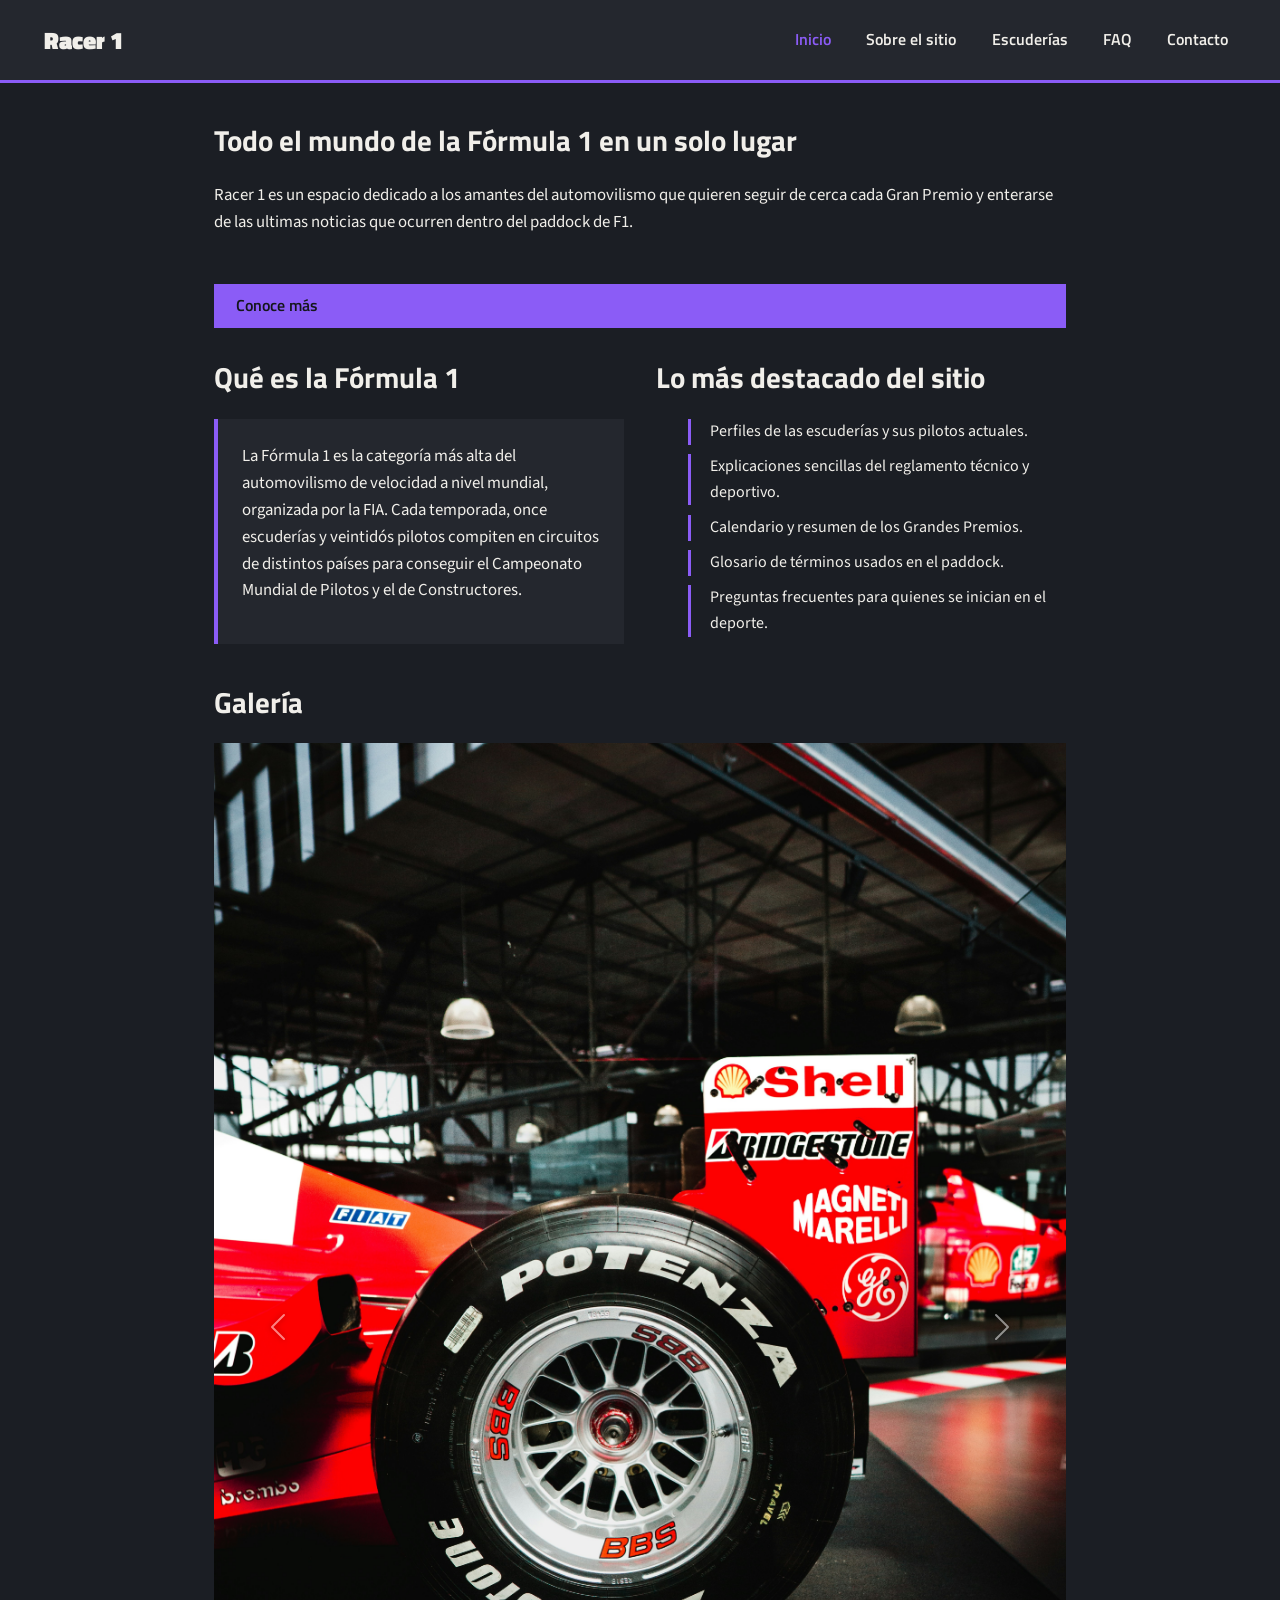
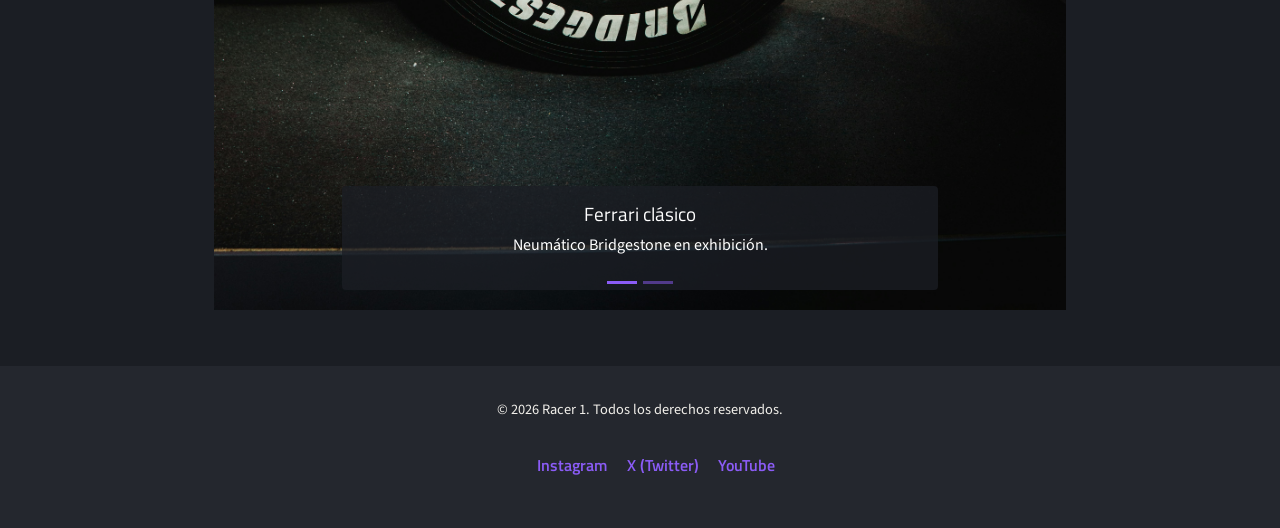
==== index.html @ 6491c097 "Proyecto" ====
<!DOCTYPE html>
<html lang="es">
<head>
    <meta charset="UTF-8">
    <meta name="viewport" content="width=device-width, initial-scale=1.0">
    <title>Racer 1 | Inicio</title>
    <meta name="description" content="Sitio informativo sobre el mundo de la Fórmula 1: escuderías, pilotos, calendario y curiosidades.">
    <link rel="icon" type="image/png" href="Assets/Miniatura coche.png">
    <link rel="preconnect" href="https://fonts.googleapis.com">
    <link rel="preconnect" href="https://fonts.gstatic.com" crossorigin>
    <link href="https://fonts.googleapis.com/css2?family=Titillium+Web:wght@400;600;700;900&family=Source+Sans+3:wght@400;500;600&display=swap" rel="stylesheet">
    <link href="https://cdn.jsdelivr.net/npm/bootstrap@5.3.3/dist/css/bootstrap.min.css" rel="stylesheet">
    <link rel="stylesheet" href="Estilos/estilos.css">
</head>
<body>

    <header>
        <nav class="navbar navbar-expand-lg navbar-dark encabezado">
            <div class="container-fluid">
                <a class="navbar-brand marca" href="index.html">Racer 1</a>
                <button class="navbar-toggler" type="button" data-bs-toggle="collapse" data-bs-target="#navbarRacer1" aria-controls="navbarRacer1" aria-expanded="false" aria-label="Alternar navegación">
                    <span class="navbar-toggler-icon"></span>
                </button>
                <div class="collapse navbar-collapse" id="navbarRacer1">
                    <ul class="navbar-nav ms-auto mb-2 mb-lg-0 menu">
                        <li class="nav-item"><a class="nav-link enlace-menu active" aria-current="page" href="index.html">Inicio</a></li>
                        <li class="nav-item"><a class="nav-link enlace-menu" href="Pages/sobre.html">Sobre el sitio</a></li>
                        <li class="nav-item"><a class="nav-link enlace-menu" href="Pages/escuderias.html">Escuderías</a></li>
                        <li class="nav-item"><a class="nav-link enlace-menu" href="Pages/faq.html">FAQ</a></li>
                        <li class="nav-item"><a class="nav-link enlace-menu" href="Pages/contacto.html">Contacto</a></li>
                    </ul>
                </div>
            </div>
        </nav>
    </header>

    <main class="contenido layout-grid">

        <section class="seccion area-hero">
            <h1 class="titulo-seccion">Todo el mundo de la Fórmula 1 en un solo lugar</h1>
            <p class="texto">Racer 1 es un espacio dedicado a los amantes del automovilismo que quieren seguir de cerca cada Gran Premio
                 y enterarse de las ultimas noticias que ocurren dentro del paddock de F1.</p>
            <a href="Pages/sobre.html" class="btn-boton">Conoce más</a>
        </section>

        <section class="seccion area-info">
            <h2 class="titulo-seccion">Qué es la Fórmula 1</h2>
            <article class="tarjeta" tabindex="0">
                <p class="texto">La Fórmula 1 es la categoría más alta del automovilismo de velocidad a nivel mundial, organizada por la FIA.
                    Cada temporada, once escuderías y veintidós pilotos compiten en circuitos
                    de distintos países para conseguir el Campeonato Mundial de Pilotos y el de Constructores.</p>
            </article>
        </section>

        <section class="seccion area-destacados">
            <h2 class="titulo-seccion">Lo más destacado del sitio</h2>
            <ul class="lista-destacados">
                <li class="item-destacado">Perfiles de las escuderías y sus pilotos actuales.</li>
                <li class="item-destacado">Explicaciones sencillas del reglamento técnico y deportivo.</li>
                <li class="item-destacado">Calendario y resumen de los Grandes Premios.</li>
                <li class="item-destacado">Glosario de términos usados en el paddock.</li>
                <li class="item-destacado">Preguntas frecuentes para quienes se inician en el deporte.</li>
            </ul>
        </section>

        <section class="seccion area-galeria">
            <h2 class="titulo-seccion">Galería</h2>

            <div id="carouselRacer1" class="carousel slide" data-bs-ride="carousel">
                <div class="carousel-indicators">
                    <button type="button" data-bs-target="#carouselRacer1" data-bs-slide-to="0" class="active" aria-current="true" aria-label="Diapositiva 1"></button>
                    <button type="button" data-bs-target="#carouselRacer1" data-bs-slide-to="1" aria-label="Diapositiva 2"></button>
                </div>
                <div class="carousel-inner">
                    <div class="carousel-item active">
                        <img src="Assets/Ferrari.jpg" class="d-block w-100" alt="Neumático Bridgestone de Ferrari clásico">
                        <div class="carousel-caption d-none d-md-block">
                            <h3>Ferrari clásico</h3>
                            <p>Neumático Bridgestone en exhibición.</p>
                        </div>
                    </div>
                    <div class="carousel-item">
                        <img src="Assets/Max RB.jpg" class="d-block w-100" alt="Monoplaza Red Bull en pista">
                        <div class="carousel-caption d-none d-md-block">
                            <h3>Red Bull en pista</h3>
                            <p>El monoplaza en plena acción.</p>
                        </div>
                    </div>
                </div>
                <button class="carousel-control-prev" type="button" data-bs-target="#carouselRacer1" data-bs-slide="prev">
                    <span class="carousel-control-prev-icon" aria-hidden="true"></span>
                    <span class="visually-hidden">Anterior</span>
                </button>
                <button class="carousel-control-next" type="button" data-bs-target="#carouselRacer1" data-bs-slide="next">
                    <span class="carousel-control-next-icon" aria-hidden="true"></span>
                    <span class="visually-hidden">Siguiente</span>
                </button>
            </div>
        </section>

    </main>

    <footer class="pie-pagina">
        <p class="copyright">&copy; 2026 Racer 1. Todos los derechos reservados.</p>
        <nav>
            <ul class="redes">
                <li><a class="enlace-red" href="https://www.instagram.com" target="_blank" rel="noopener">Instagram</a></li>
                <li><a class="enlace-red" href="https://www.twitter.com" target="_blank" rel="noopener">X (Twitter)</a></li>
                <li><a class="enlace-red" href="https://www.youtube.com" target="_blank" rel="noopener">YouTube</a></li>
            </ul>
        </nav>
    </footer>

    <script src="https://cdn.jsdelivr.net/npm/bootstrap@5.3.3/dist/js/bootstrap.bundle.min.js"></script>
</body>
</html>
---- Estilos/estilos.css ----
/* ==========================================================================
   RACER 1 — Hoja de estilos
   Colores: fondo oscuro (primario), texto claro (secundario), morado (acento)
   ========================================================================== */

/* ===== Reset global (SIEMPRE al inicio) ===== */
* {
    margin: 0;
    padding: 0;
    box-sizing: border-box;
}

/* ===== Variables de color y tipografía ===== */
:root {
    --color-primario: #1B1E24;
    --color-superficie: #24272E;
    --color-secundario: #F1EFEA;
    --color-texto-suave: #ABAEB8;
    --color-borde: #383B44;
    --color-acento: #8B5CF6;
    --color-acento-claro: #A377FF;  

    --fuente-titulos: 'Titillium Web', sans-serif;
    --fuente-texto: 'Source Sans 3', sans-serif;
}

/* ===== Estilos generales del cuerpo ===== */
body {
    background-color: var(--color-primario);
    color: var(--color-secundario);
    font-family: var(--fuente-texto);
    line-height: 1.6;
}

a {
    color: var(--color-acento);
    text-decoration: none;
}

a:hover {
    text-decoration: underline;
}

/* ===== Encabezado / Navbar ===== */
.encabezado {
    display: flex;
    flex-wrap: wrap;
    align-items: center;
    justify-content: space-between;
    gap: 1rem;
    padding: 1.5rem 2rem;
    background-color: var(--color-superficie);
    border-bottom: 3px solid var(--color-acento);
}

.marca {
    font-family: var(--fuente-titulos);
    font-weight: 900;
    font-size: 1.5rem;
}

.menu {
    display: flex;
    align-items: center;
    flex-wrap: wrap;
    gap: 1.2rem;
    list-style: none;
}

.enlace-menu {
    font-family: var(--fuente-titulos);
    font-weight: 600;
    color: var(--color-secundario);
}

.enlace-menu:hover {
    color: var(--color-acento);
}

/* ===== Contenido principal ===== */
.contenido {
    display: flex;
    flex-direction: column;
    gap: 2.5rem;
    max-width: 900px;
    margin: 0 auto;
    padding: 2.5rem 1.5rem;
}

/* ===== Layout Grid (index.html y escuderias.html) ===== */
.layout-grid {
    display: grid;
    grid-template-columns: 1fr;
    grid-template-areas:
        "hero"
        "info"
        "destacados"
        "galeria";
    gap: 2rem;
}

.area-hero        { grid-area: hero; }
.area-info        { grid-area: info; }
.area-destacados  { grid-area: destacados; }
.area-galeria     { grid-area: galeria; }

/* Escritorio: 2 columnas fluidas con fr, no px fijos */
@media (min-width: 1024px) {
    .layout-grid {
        grid-template-columns: 1fr 1fr;
        grid-template-areas:
            "hero       hero"
            "info       destacados"
            "galeria    galeria";
    }
}

/* Dentro del grid, las secciones ya no necesitan el divisor de antes */
.layout-grid .seccion {
    padding-top: 0;
    border-top: none;
}

.seccion {
    display: flex;
    flex-direction: column;
    gap: 1rem;
    padding-top: 1.5rem;
    border-top: 1px solid var(--color-borde);
}

.seccion:first-of-type {
    padding-top: 0;
    border-top: none;
}

.titulo-seccion {
    font-family: var(--fuente-titulos);
    font-weight: 700;
    font-size: 1.8rem;
}

.texto {
    font-size: 1.05rem;
}

/* ===== Tarjetas (article) ===== */
.tarjeta {
    display: flex;
    flex-direction: column;
    gap: 0.6rem;
    background-color: var(--color-superficie);
    border-left: 4px solid var(--color-acento);
    padding: 1.5rem;
}

.titulo-tarjeta {
    font-family: var(--fuente-titulos);
    font-weight: 600;
    font-size: 1.1rem;
    color: var(--color-acento);
}

/* ===== Fila de tarjetas ===== */
.grid-tarjetas {
    display: flex;
    flex-wrap: wrap;
    gap: 1.2rem;
}

.grid-tarjetas .tarjeta {
    flex: 1 1 240px;
}

/* ===== Lista de destacados ===== */
.lista-destacados {
    display: flex;
    flex-direction: column;
    gap: 0.6rem;
    list-style: none;
}

.item-destacado {
    padding-left: 1.2rem;
    border-left: 3px solid var(--color-acento);
}

/* ===== Galería de imágenes ===== */
.figura-galeria {
    border: 1px solid var(--color-borde);
    background-color: var(--color-superficie);
}

.imagen-galeria {
    width: 100%;
    height: auto;
    display: block;
}

.pie-imagen {
    padding: 1rem 1.25rem;
    font-style: italic;
    font-size: 0.9rem;
    color: var(--color-texto-suave);
}

/* ===== Pie de página ===== */
.pie-pagina {
    display: flex;
    flex-direction: column;
    align-items: center;
    gap: 1rem;
    margin-top: 1rem;
    padding: 2rem;
    background-color: var(--color-superficie);
    text-align: center;
}

.copyright {
    font-size: 0.9rem;
}

.redes {
    display: flex;
    align-items: center;
    justify-content: center;
    flex-wrap: wrap;
    gap: 1.2rem;
    list-style: none;
}

.enlace-red {
    font-family: var(--fuente-titulos);
    font-weight: 600;
}

/* ===== Responsivo ===== */
@media (max-width: 600px) {
    .encabezado {
        flex-direction: column;
        align-items: flex-start;
    }

    .titulo-seccion {
        font-size: 1.4rem;
    }
}

/* ===== Ajustes de Bootstrap ===== */
.navbar.encabezado {
    background-color: var(--color-superficie);
    border-bottom: 3px solid var(--color-acento);
    padding: 1rem 2rem;
}

.navbar.encabezado .navbar-brand.marca {
    font-family: var(--fuente-titulos);
    font-weight: 900;
    font-size: 1.5rem;
    color: var(--color-secundario);
}

.navbar.encabezado .nav-link.enlace-menu {
    color: var(--color-secundario);
    font-family: var(--fuente-titulos);
    font-weight: 600;
    transition: color 0.2s ease;
}

.navbar.encabezado .nav-link.enlace-menu.active,
.navbar.encabezado .nav-link.enlace-menu:hover,
.navbar.encabezado .nav-link.enlace-menu:focus {
    color: var(--color-acento);
}

.navbar.encabezado .nav-link.enlace-menu:active {
    color: var(--color-acento-claro);
}

.navbar-toggler {
    border-color: var(--color-acento);
    transition: box-shadow 0.2s ease;
}

.navbar-toggler:focus {
    box-shadow: 0 0 0 0.2rem #8b5cf680;
}

/* ===== Botón propio (ej. "Conoce más" en el hero) ===== */
.btn-boton {
    display: inline-block;
    background-color: var(--color-acento);
    color: #14161A;
    font-family: var(--fuente-titulos);
    font-weight: 600;
    border: none;
    padding: 0.6rem 1.4rem;
    margin-top: 1rem;
    text-decoration: none;
    transition: background-color 0.2s ease, transform 0.15s ease;
}

.btn-boton:hover,
.btn-boton:focus {
    background-color: var(--color-acento-claro);
    color: #14161A;
}

.btn-boton:active {
    transform: scale(0.97);
}

/* ===== Tarjetas: hover / focus / active ===== */
.tarjeta {
    transition: transform 0.2s ease, border-color 0.2s ease;
    outline: none;
}

.tarjeta:hover,
.tarjeta:focus {
    transform: translateY(-4px);
    border-color: var(--color-acento-claro);
}

.tarjeta:active {
    transform: translateY(-1px);
}

/* ===== Enlaces del footer: hover / focus ===== */
.enlace-red {
    transition: color 0.2s ease;
}

.enlace-red:hover,
.enlace-red:focus {
    color: var(--color-acento);
}

/* ===== Carousel: estilo propio ===== */
.carousel-caption {
    background-color: #1b1e24bf;
    border-radius: 4px;
    padding: 1rem;
}

.carousel-caption h3 {
    font-family: var(--fuente-titulos);
    font-size: 1.2rem;
}

.carousel-indicators [data-bs-target] {
    background-color: var(--color-acento);
}

.carousel-control-prev-icon,
.carousel-control-next-icon {
    filter: drop-shadow(0 0 3px #00000099);
}
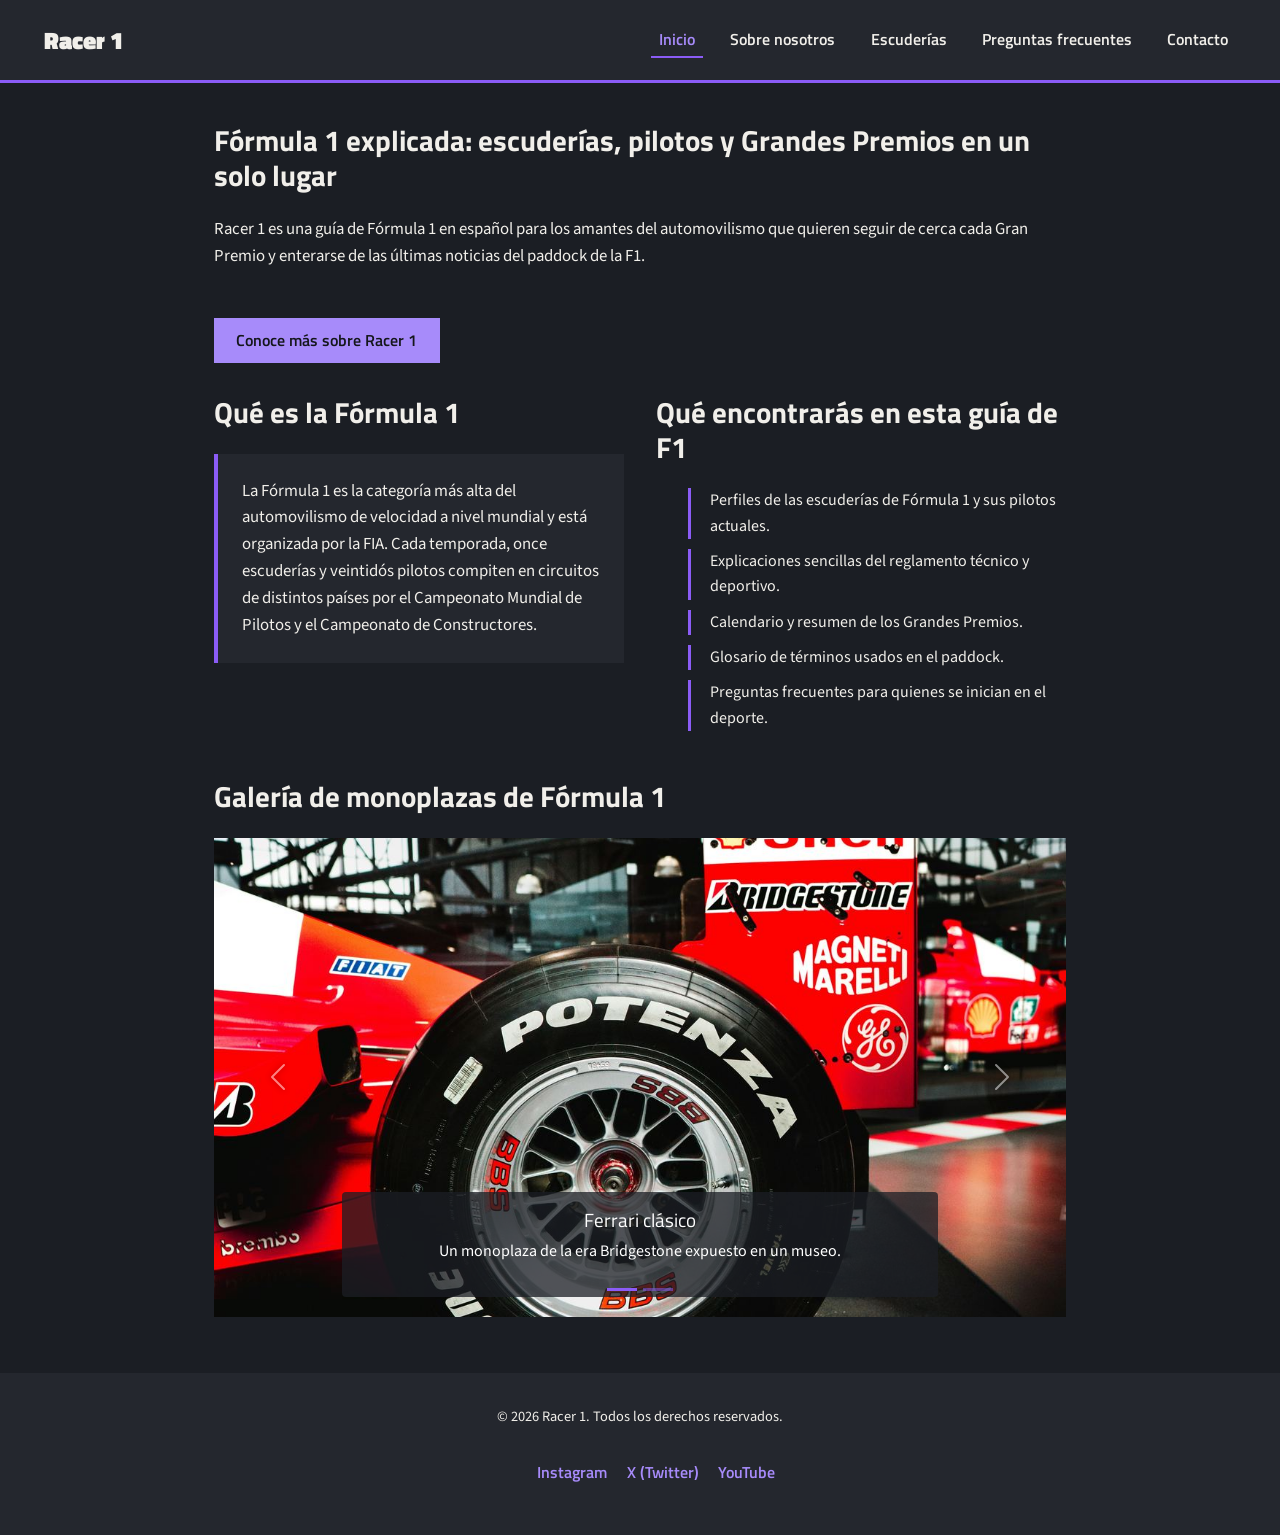
==== commit 206a46d4: "Update4" ====
--- a/index.html
+++ b/index.html
@@ -3,30 +3,33 @@
 <head>
     <meta charset="UTF-8">
     <meta name="viewport" content="width=device-width, initial-scale=1.0">
-    <title>Racer 1 | Inicio</title>
-    <meta name="description" content="Sitio informativo sobre el mundo de la Fórmula 1: escuderías, pilotos, calendario y curiosidades.">
-    <link rel="icon" type="image/png" href="Assets/Miniatura coche.png">
+    <title>Fórmula 1: escuderías, pilotos y reglamento explicados | Racer 1</title>
+    <meta name="description" content="Racer 1 es tu guía de Fórmula 1 en español: escuderías, pilotos, reglamento y Grandes Premios explicados de forma sencilla para quienes empiezan en la F1.">
+    <link rel="icon" type="image/png" href="Assets/favicon-racer1.png">
     <link rel="preconnect" href="https://fonts.googleapis.com">
     <link rel="preconnect" href="https://fonts.gstatic.com" crossorigin>
     <link href="https://fonts.googleapis.com/css2?family=Titillium+Web:wght@400;600;700;900&family=Source+Sans+3:wght@400;500;600&display=swap" rel="stylesheet">
     <link href="https://cdn.jsdelivr.net/npm/bootstrap@5.3.3/dist/css/bootstrap.min.css" rel="stylesheet">
-    <link rel="stylesheet" href="Estilos/estilos.css">
+    <link href="https://cdn.jsdelivr.net/npm/aos@2.3.4/dist/aos.css" rel="stylesheet">
+    <link rel="stylesheet" href="css/style.css">
 </head>
 <body>
 
+    <a class="saltar-contenido" href="#contenido-principal">Saltar al contenido principal</a>
+
     <header>
-        <nav class="navbar navbar-expand-lg navbar-dark encabezado">
+        <nav class="navbar navbar-expand-lg navbar-dark encabezado" aria-label="Navegación principal">
             <div class="container-fluid">
                 <a class="navbar-brand marca" href="index.html">Racer 1</a>
-                <button class="navbar-toggler" type="button" data-bs-toggle="collapse" data-bs-target="#navbarRacer1" aria-controls="navbarRacer1" aria-expanded="false" aria-label="Alternar navegación">
+                <button class="navbar-toggler" type="button" data-bs-toggle="collapse" data-bs-target="#navbarRacer1" aria-controls="navbarRacer1" aria-expanded="false" aria-label="Abrir o cerrar el menú">
                     <span class="navbar-toggler-icon"></span>
                 </button>
                 <div class="collapse navbar-collapse" id="navbarRacer1">
                     <ul class="navbar-nav ms-auto mb-2 mb-lg-0 menu">
                         <li class="nav-item"><a class="nav-link enlace-menu active" aria-current="page" href="index.html">Inicio</a></li>
-                        <li class="nav-item"><a class="nav-link enlace-menu" href="Pages/sobre.html">Sobre el sitio</a></li>
+                        <li class="nav-item"><a class="nav-link enlace-menu" href="Pages/sobre.html">Sobre nosotros</a></li>
                         <li class="nav-item"><a class="nav-link enlace-menu" href="Pages/escuderias.html">Escuderías</a></li>
-                        <li class="nav-item"><a class="nav-link enlace-menu" href="Pages/faq.html">FAQ</a></li>
+                        <li class="nav-item"><a class="nav-link enlace-menu" href="Pages/faq.html">Preguntas frecuentes</a></li>
                         <li class="nav-item"><a class="nav-link enlace-menu" href="Pages/contacto.html">Contacto</a></li>
                     </ul>
                 </div>
@@ -34,28 +37,26 @@
         </nav>
     </header>
 
-    <main class="contenido layout-grid">
+    <main id="contenido-principal" class="contenido layout-grid">
 
         <section class="seccion area-hero">
-            <h1 class="titulo-seccion">Todo el mundo de la Fórmula 1 en un solo lugar</h1>
-            <p class="texto">Racer 1 es un espacio dedicado a los amantes del automovilismo que quieren seguir de cerca cada Gran Premio
-                 y enterarse de las ultimas noticias que ocurren dentro del paddock de F1.</p>
-            <a href="Pages/sobre.html" class="btn-boton">Conoce más</a>
+            <h1 class="titulo-seccion">Fórmula 1 explicada: escuderías, pilotos y Grandes Premios en un solo lugar</h1>
+            <p class="texto">Racer 1 es una guía de Fórmula 1 en español para los amantes del automovilismo que quieren seguir de cerca cada Gran Premio
+                y enterarse de las últimas noticias del paddock de la F1.</p>
+            <a href="Pages/sobre.html" class="btn-boton">Conoce más sobre Racer 1</a>
         </section>
 
-        <section class="seccion area-info">
+        <section class="seccion area-info" data-aos="fade-up">
             <h2 class="titulo-seccion">Qué es la Fórmula 1</h2>
-            <article class="tarjeta" tabindex="0">
-                <p class="texto">La Fórmula 1 es la categoría más alta del automovilismo de velocidad a nivel mundial, organizada por la FIA.
-                    Cada temporada, once escuderías y veintidós pilotos compiten en circuitos
-                    de distintos países para conseguir el Campeonato Mundial de Pilotos y el de Constructores.</p>
-            </article>
+            <p class="texto tarjeta">La Fórmula 1 es la categoría más alta del automovilismo de velocidad a nivel mundial y está organizada por la FIA.
+                Cada temporada, once escuderías y veintidós pilotos compiten en circuitos de distintos países
+                por el Campeonato Mundial de Pilotos y el Campeonato de Constructores.</p>
         </section>
 
-        <section class="seccion area-destacados">
-            <h2 class="titulo-seccion">Lo más destacado del sitio</h2>
+        <section class="seccion area-destacados" data-aos="fade-up" data-aos-delay="100">
+            <h2 class="titulo-seccion">Qué encontrarás en esta guía de F1</h2>
             <ul class="lista-destacados">
-                <li class="item-destacado">Perfiles de las escuderías y sus pilotos actuales.</li>
+                <li class="item-destacado">Perfiles de las escuderías de Fórmula 1 y sus pilotos actuales.</li>
                 <li class="item-destacado">Explicaciones sencillas del reglamento técnico y deportivo.</li>
                 <li class="item-destacado">Calendario y resumen de los Grandes Premios.</li>
                 <li class="item-destacado">Glosario de términos usados en el paddock.</li>
@@ -63,37 +64,39 @@
             </ul>
         </section>
 
-        <section class="seccion area-galeria">
-            <h2 class="titulo-seccion">Galería</h2>
+        <section class="seccion area-galeria" data-aos="fade-up">
+            <h2 class="titulo-seccion">Galería de monoplazas de Fórmula 1</h2>
 
-            <div id="carouselRacer1" class="carousel slide" data-bs-ride="carousel">
+            <div id="carouselRacer1" class="carousel slide" data-bs-ride="carousel" aria-label="Galería de fotos de monoplazas de Fórmula 1">
                 <div class="carousel-indicators">
-                    <button type="button" data-bs-target="#carouselRacer1" data-bs-slide-to="0" class="active" aria-current="true" aria-label="Diapositiva 1"></button>
-                    <button type="button" data-bs-target="#carouselRacer1" data-bs-slide-to="1" aria-label="Diapositiva 2"></button>
+                    <button type="button" data-bs-target="#carouselRacer1" data-bs-slide-to="0" class="active" aria-current="true" aria-label="Foto 1: Ferrari clásico"></button>
+                    <button type="button" data-bs-target="#carouselRacer1" data-bs-slide-to="1" aria-label="Foto 2: Red Bull Racing en pista"></button>
                 </div>
                 <div class="carousel-inner">
                     <div class="carousel-item active">
-                        <img src="Assets/Ferrari.jpg" class="d-block w-100" alt="Neumático Bridgestone de Ferrari clásico">
+                        <img src="Assets/ferrari-f1-clasico-neumatico-bridgestone.jpg" class="d-block w-100" width="1168" height="1600"
+                             alt="Rueda delantera con neumático Bridgestone Potenza de un Ferrari de Fórmula 1 clásico, pintado de rojo, en exhibición">
                         <div class="carousel-caption d-none d-md-block">
                             <h3>Ferrari clásico</h3>
-                            <p>Neumático Bridgestone en exhibición.</p>
+                            <p>Un monoplaza de la era Bridgestone expuesto en un museo.</p>
                         </div>
                     </div>
                     <div class="carousel-item">
-                        <img src="Assets/Max RB.jpg" class="d-block w-100" alt="Monoplaza Red Bull en pista">
+                        <img src="Assets/red-bull-racing-monoplaza-en-pista.jpg" class="d-block w-100" width="1600" height="1067" loading="lazy"
+                             alt="Monoplaza azul marino de Red Bull Racing rodando por la pista durante un Gran Premio">
                         <div class="carousel-caption d-none d-md-block">
-                            <h3>Red Bull en pista</h3>
-                            <p>El monoplaza en plena acción.</p>
+                            <h3>Red Bull Racing en pista</h3>
+                            <p>El monoplaza en plena acción durante la carrera.</p>
                         </div>
                     </div>
                 </div>
                 <button class="carousel-control-prev" type="button" data-bs-target="#carouselRacer1" data-bs-slide="prev">
                     <span class="carousel-control-prev-icon" aria-hidden="true"></span>
-                    <span class="visually-hidden">Anterior</span>
+                    <span class="visually-hidden">Foto anterior</span>
                 </button>
                 <button class="carousel-control-next" type="button" data-bs-target="#carouselRacer1" data-bs-slide="next">
                     <span class="carousel-control-next-icon" aria-hidden="true"></span>
-                    <span class="visually-hidden">Siguiente</span>
+                    <span class="visually-hidden">Foto siguiente</span>
                 </button>
             </div>
         </section>
@@ -102,16 +105,24 @@
 
     <footer class="pie-pagina">
         <p class="copyright">&copy; 2026 Racer 1. Todos los derechos reservados.</p>
-        <nav>
+        <nav aria-label="Redes sociales">
             <ul class="redes">
-                <li><a class="enlace-red" href="https://www.instagram.com" target="_blank" rel="noopener">Instagram</a></li>
-                <li><a class="enlace-red" href="https://www.twitter.com" target="_blank" rel="noopener">X (Twitter)</a></li>
-                <li><a class="enlace-red" href="https://www.youtube.com" target="_blank" rel="noopener">YouTube</a></li>
+                <li><a class="enlace-red" href="https://www.instagram.com" target="_blank" rel="noopener noreferrer">Instagram<span class="visually-hidden"> (se abre en una pestaña nueva)</span></a></li>
+                <li><a class="enlace-red" href="https://www.x.com" target="_blank" rel="noopener noreferrer">X (Twitter)<span class="visually-hidden"> (se abre en una pestaña nueva)</span></a></li>
+                <li><a class="enlace-red" href="https://www.youtube.com" target="_blank" rel="noopener noreferrer">YouTube<span class="visually-hidden"> (se abre en una pestaña nueva)</span></a></li>
             </ul>
         </nav>
     </footer>
 
     <script src="https://cdn.jsdelivr.net/npm/bootstrap@5.3.3/dist/js/bootstrap.bundle.min.js"></script>
+    <script src="https://cdn.jsdelivr.net/npm/aos@2.3.4/dist/aos.js"></script>
+    <script>
+        AOS.init({
+            duration: 700,
+            once: true,
+            disable: () => window.matchMedia("(prefers-reduced-motion: reduce)").matches
+        });
+    </script>
 </body>
 </html>
 
--- a/css/style.css
+++ b/css/style.css
@@ -0,0 +1,420 @@
+* {
+  margin: 0;
+  padding: 0;
+  box-sizing: border-box;
+}
+
+body {
+  background-color: #1B1E24;
+  color: #F1EFEA;
+  font-family: "Source Sans 3", sans-serif;
+  line-height: 1.6;
+}
+
+a {
+  color: #A78BFA;
+  text-decoration: none;
+}
+a:hover {
+  color: #C4B5FD;
+  text-decoration: underline;
+}
+
+.texto a {
+  text-decoration: underline;
+}
+
+:focus-visible {
+  outline: 3px solid #A78BFA;
+  outline-offset: 2px;
+}
+
+.saltar-contenido {
+  position: absolute;
+  top: 0;
+  left: 0;
+  z-index: 1100;
+  padding: 0.6rem 1rem;
+  background-color: #A78BFA;
+  color: #14161A;
+  font-weight: 600;
+  transform: translateY(-120%);
+}
+.saltar-contenido:focus {
+  transform: none;
+  color: #14161A;
+}
+
+address {
+  font-style: normal;
+  margin-bottom: 0;
+}
+
+.lista-destacados, .pie-pagina .redes, .menu {
+  display: flex;
+  list-style: none;
+}
+
+.titulo-seccion {
+  font-family: "Titillium Web", sans-serif;
+  font-weight: 700;
+  font-size: 1.4rem;
+}
+@media (min-width: 768px) {
+  .titulo-seccion {
+    font-size: 1.6rem;
+  }
+}
+@media (min-width: 1024px) {
+  .titulo-seccion {
+    font-size: 1.8rem;
+  }
+}
+
+.texto {
+  font-size: 1rem;
+}
+@media (min-width: 768px) {
+  .texto {
+    font-size: 1.05rem;
+  }
+}
+
+.titulo-tarjeta {
+  font-family: "Titillium Web", sans-serif;
+  font-weight: 600;
+  font-size: 1.1rem;
+  color: #A78BFA;
+}
+
+.navbar-brand.marca {
+  font-family: "Titillium Web", sans-serif;
+  font-weight: 900;
+  font-size: 1.3rem;
+  color: #F1EFEA;
+}
+@media (min-width: 768px) {
+  .navbar-brand.marca {
+    font-size: 1.5rem;
+  }
+}
+
+.navbar.encabezado {
+  display: flex;
+  flex-direction: row;
+  justify-content: space-between;
+  align-items: center;
+  gap: 1rem;
+  flex-wrap: wrap;
+  padding: 0.6rem 1rem;
+  background-color: #24272E;
+  border-bottom: 3px solid #8B5CF6;
+}
+@media (min-width: 768px) {
+  .navbar.encabezado {
+    padding: 1rem 1.5rem;
+  }
+}
+@media (min-width: 1024px) {
+  .navbar.encabezado {
+    padding: 1rem 2rem;
+  }
+}
+.navbar.encabezado .nav-link.enlace-menu {
+  position: relative;
+  color: #F1EFEA;
+  font-family: "Titillium Web", sans-serif;
+  font-weight: 600;
+  transition: color 0.2s ease;
+}
+.navbar.encabezado .nav-link.enlace-menu::after {
+  content: "";
+  position: absolute;
+  left: 0;
+  right: 0;
+  bottom: 0.2rem;
+  height: 2px;
+  background-color: #8B5CF6;
+  transform: scaleX(0);
+  transform-origin: left;
+  transition: transform 0.25s ease;
+}
+.navbar.encabezado .nav-link.enlace-menu.active {
+  color: #A78BFA;
+}
+.navbar.encabezado .nav-link.enlace-menu:hover, .navbar.encabezado .nav-link.enlace-menu:focus {
+  color: #A78BFA;
+}
+.navbar.encabezado .nav-link.enlace-menu:active {
+  color: #C4B5FD;
+}
+.navbar.encabezado .nav-link.enlace-menu.active::after, .navbar.encabezado .nav-link.enlace-menu:hover::after, .navbar.encabezado .nav-link.enlace-menu:focus::after {
+  transform: scaleX(1);
+}
+
+.menu {
+  align-items: center;
+  flex-wrap: wrap;
+  gap: 1.2rem;
+}
+
+.navbar-toggler {
+  border-color: #8B5CF6;
+  transition: box-shadow 0.2s ease;
+}
+.navbar-toggler:focus {
+  box-shadow: 0 0 0 0.2rem rgba(139, 92, 246, 0.5);
+}
+
+.pie-pagina {
+  display: flex;
+  flex-direction: column;
+  justify-content: flex-start;
+  align-items: center;
+  gap: 1rem;
+  margin-top: 1rem;
+  padding: 2rem 1rem;
+  background-color: #24272E;
+  text-align: center;
+}
+@media (min-width: 768px) {
+  .pie-pagina {
+    padding: 2rem;
+  }
+}
+.pie-pagina .copyright {
+  font-size: 0.9rem;
+}
+.pie-pagina .redes {
+  justify-content: center;
+  align-items: center;
+  flex-wrap: wrap;
+  gap: 1.2rem;
+}
+.pie-pagina .enlace-red {
+  font-family: "Titillium Web", sans-serif;
+  font-weight: 600;
+  transition: color 0.2s ease;
+}
+.pie-pagina .enlace-red:hover, .pie-pagina .enlace-red:focus {
+  color: #C4B5FD;
+}
+
+@keyframes aparecer {
+  from {
+    opacity: 0;
+    transform: translateY(1rem);
+  }
+  to {
+    opacity: 1;
+    transform: none;
+  }
+}
+.contenido {
+  display: flex;
+  flex-direction: column;
+  gap: 2rem;
+  max-width: 900px;
+  margin: 0 auto;
+  padding: 2rem 1rem;
+}
+@media (min-width: 768px) {
+  .contenido {
+    gap: 2.5rem;
+    padding: 2.5rem 1.5rem;
+  }
+}
+
+.seccion {
+  display: flex;
+  flex-direction: column;
+  gap: 1rem;
+  padding-top: 1.5rem;
+  border-top: 1px solid #383B44;
+}
+.seccion:first-of-type {
+  padding-top: 0;
+  border-top: none;
+}
+@media (prefers-reduced-motion: no-preference) {
+  .seccion:first-of-type {
+    animation: aparecer 0.6s ease-out 0s both;
+  }
+}
+
+.layout-grid {
+  display: grid;
+  grid-template-columns: 1fr;
+  grid-template-areas: "hero" "info" "destacados" "galeria";
+  gap: 1.5rem;
+}
+@media (min-width: 768px) {
+  .layout-grid {
+    gap: 2rem;
+  }
+}
+@media (min-width: 1024px) {
+  .layout-grid {
+    grid-template-columns: 1fr 1fr;
+    grid-template-areas: "hero       hero" "info       destacados" "galeria    galeria";
+  }
+}
+@media (min-width: 1024px) {
+  .layout-grid--equipos {
+    grid-template-areas: "hero       hero" "info       info" "destacados galeria";
+  }
+}
+.layout-grid .seccion {
+  padding-top: 0;
+  border-top: none;
+}
+.layout-grid .area-hero {
+  grid-area: hero;
+}
+.layout-grid .area-info {
+  grid-area: info;
+}
+.layout-grid .area-destacados {
+  grid-area: destacados;
+}
+.layout-grid .area-galeria {
+  grid-area: galeria;
+}
+
+.btn-boton {
+  display: inline-block;
+  align-self: flex-start;
+  background-color: #A78BFA;
+  color: #14161A;
+  font-family: "Titillium Web", sans-serif;
+  font-weight: 600;
+  border: none;
+  padding: 0.6rem 1.4rem;
+  margin-top: 1rem;
+  text-decoration: none;
+  transition: background-color 0.2s ease, transform 0.15s ease;
+}
+.btn-boton:hover, .btn-boton:focus {
+  background-color: #C4B5FD;
+  color: #14161A;
+}
+.btn-boton:active {
+  transform: scale(0.97);
+}
+
+.tarjeta {
+  display: flex;
+  flex-direction: column;
+  gap: 0.6rem;
+  background-color: #24272E;
+  border-left: 4px solid #8B5CF6;
+  padding: 1.5rem;
+  outline: none;
+  transition: transform 0.2s ease, border-color 0.2s ease;
+}
+.tarjeta:hover, .tarjeta:focus {
+  transform: translateY(-4px);
+  border-color: #A377FF;
+}
+.tarjeta:active {
+  transform: translateY(-1px);
+}
+
+.seccion.seccion--tarjetas {
+  display: grid;
+  grid-template-columns: 1fr;
+  gap: 1.5rem;
+}
+.seccion.seccion--tarjetas > .titulo-seccion {
+  grid-column: 1/-1;
+}
+@media (min-width: 768px) {
+  .seccion.seccion--tarjetas {
+    grid-template-columns: repeat(2, 1fr);
+    align-items: start;
+  }
+}
+
+@media (min-width: 1024px) {
+  .layout-grid--equipos .seccion--tarjetas {
+    grid-template-columns: repeat(3, 1fr);
+  }
+}
+
+.tarjeta .figura-galeria {
+  margin-bottom: 0;
+}
+
+.lista-destacados {
+  flex-direction: column;
+  gap: 0.6rem;
+}
+
+.item-destacado {
+  padding-left: 1.2rem;
+  border-left: 3px solid #8B5CF6;
+}
+
+.figura-galeria {
+  overflow: hidden;
+  border: 1px solid #383B44;
+  background-color: #24272E;
+}
+.figura-galeria:hover .figura-galeria--vertical {
+  width: 100%;
+  max-width: 420px;
+  margin-inline: auto;
+}
+.figura-galeria .imagen-galeria {
+  transform: scale(1.04);
+}
+
+.imagen-galeria {
+  width: 100%;
+  height: auto;
+  display: block;
+  transition: transform 0.4s ease;
+}
+
+.pie-imagen {
+  padding: 1rem 1.25rem;
+  font-style: italic;
+  font-size: 0.9rem;
+  color: #ABAEB8;
+}
+
+.carousel-item img {
+  width: 100%;
+  height: auto;
+  aspect-ratio: 4/3;
+  object-fit: cover;
+}
+@media (min-width: 768px) {
+  .carousel-item img {
+    aspect-ratio: 3/2;
+  }
+}
+@media (min-width: 1024px) {
+  .carousel-item img {
+    aspect-ratio: 16/9;
+  }
+}
+
+.carousel-caption {
+  background-color: rgba(27, 30, 36, 0.75);
+  border-radius: 4px;
+  padding: 1rem;
+}
+.carousel-caption h3 {
+  font-family: "Titillium Web", sans-serif;
+  font-size: 1.2rem;
+}
+
+.carousel-indicators [data-bs-target] {
+  background-color: #8B5CF6;
+}
+
+.carousel-control-prev-icon,
+.carousel-control-next-icon {
+  filter: drop-shadow(0 0 3px rgba(0, 0, 0, 0.6));
+}
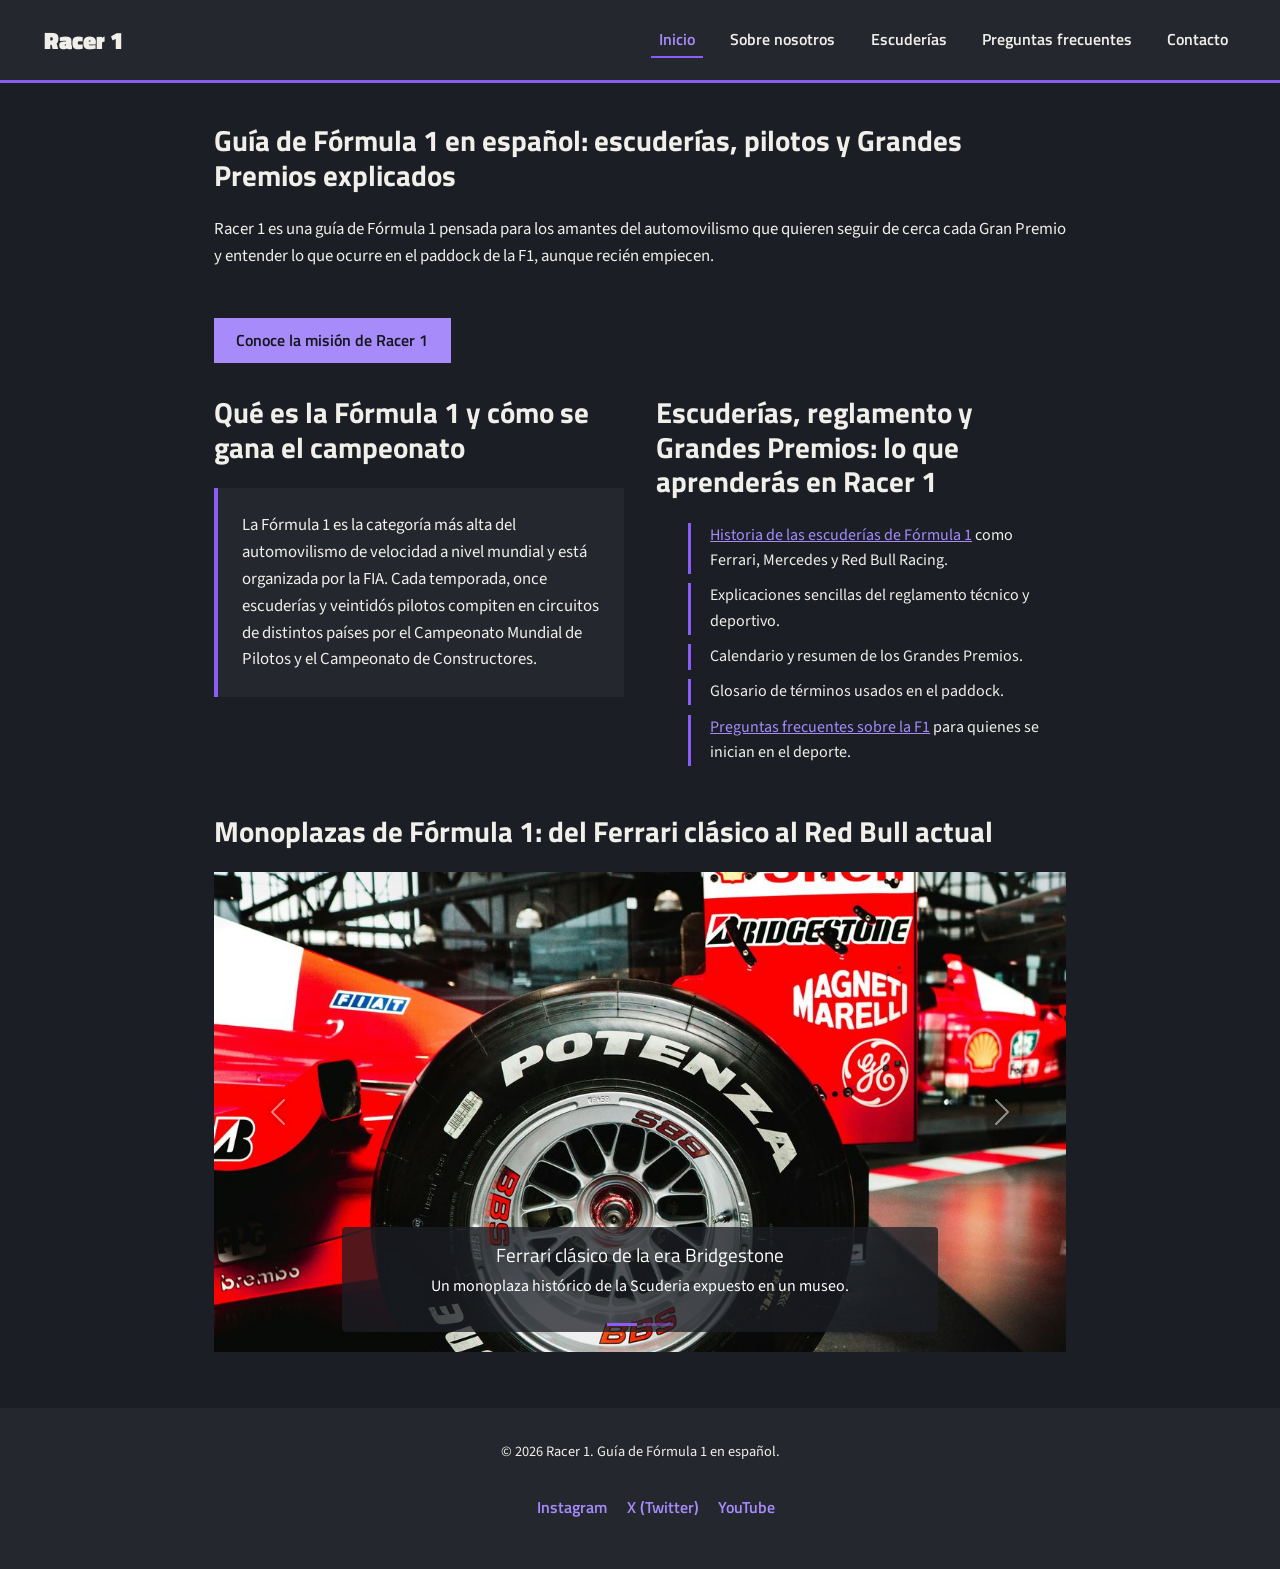
==== commit a2a8346d: "Update5" ====
--- a/index.html
+++ b/index.html
@@ -3,9 +3,10 @@
 <head>
     <meta charset="UTF-8">
     <meta name="viewport" content="width=device-width, initial-scale=1.0">
-    <title>Fórmula 1: escuderías, pilotos y reglamento explicados | Racer 1</title>
-    <meta name="description" content="Racer 1 es tu guía de Fórmula 1 en español: escuderías, pilotos, reglamento y Grandes Premios explicados de forma sencilla para quienes empiezan en la F1.">
-    <link rel="icon" type="image/png" href="Assets/favicon-racer1.png">
+    <title>Guía de Fórmula 1 en español: escuderías y pilotos | Racer 1</title>
+    <meta name="description" content="Aprende Fórmula 1 desde cero con Racer 1: qué es la F1, cómo se gana el campeonato, las escuderías, los pilotos y el reglamento explicados en español.">
+    <meta name="keywords" content="Fórmula 1, F1, guía de Fórmula 1 en español, aprender Fórmula 1, escuderías de F1, pilotos de F1, Gran Premio, reglamento de F1">
+    <link rel="icon" type="image/png" href="assets/favicon-racer1.png">
     <link rel="preconnect" href="https://fonts.googleapis.com">
     <link rel="preconnect" href="https://fonts.gstatic.com" crossorigin>
     <link href="https://fonts.googleapis.com/css2?family=Titillium+Web:wght@400;600;700;900&family=Source+Sans+3:wght@400;500;600&display=swap" rel="stylesheet">
@@ -14,7 +15,6 @@
     <link rel="stylesheet" href="css/style.css">
 </head>
 <body>
-
     <a class="saltar-contenido" href="#contenido-principal">Saltar al contenido principal</a>
 
     <header>
@@ -25,11 +25,11 @@
                     <span class="navbar-toggler-icon"></span>
                 </button>
                 <div class="collapse navbar-collapse" id="navbarRacer1">
-                    <ul class="navbar-nav ms-auto mb-2 mb-lg-0 menu">
+                    <ul class="navbar-nav ms-auto menu">
                         <li class="nav-item"><a class="nav-link enlace-menu active" aria-current="page" href="index.html">Inicio</a></li>
-                        <li class="nav-item"><a class="nav-link enlace-menu" href="Pages/sobre.html">Sobre nosotros</a></li>
-                        <li class="nav-item"><a class="nav-link enlace-menu" href="Pages/escuderias.html">Escuderías</a></li>
-                        <li class="nav-item"><a class="nav-link enlace-menu" href="Pages/faq.html">Preguntas frecuentes</a></li>
+                        <li class="nav-item"><a class="nav-link enlace-menu" href="Pages/sobre-nosotros.html">Sobre nosotros</a></li>
+                        <li class="nav-item"><a class="nav-link enlace-menu" href="Pages/escuderias-formula-1.html">Escuderías</a></li>
+                        <li class="nav-item"><a class="nav-link enlace-menu" href="Pages/preguntas-frecuentes-f1.html">Preguntas frecuentes</a></li>
                         <li class="nav-item"><a class="nav-link enlace-menu" href="Pages/contacto.html">Contacto</a></li>
                     </ul>
                 </div>
@@ -38,57 +38,50 @@
     </header>
 
     <main id="contenido-principal" class="contenido layout-grid">
-
         <section class="seccion area-hero">
-            <h1 class="titulo-seccion">Fórmula 1 explicada: escuderías, pilotos y Grandes Premios en un solo lugar</h1>
-            <p class="texto">Racer 1 es una guía de Fórmula 1 en español para los amantes del automovilismo que quieren seguir de cerca cada Gran Premio
-                y enterarse de las últimas noticias del paddock de la F1.</p>
-            <a href="Pages/sobre.html" class="btn-boton">Conoce más sobre Racer 1</a>
+            <h1 class="titulo-seccion">Guía de Fórmula 1 en español: escuderías, pilotos y Grandes Premios explicados</h1>
+            <p class="texto">Racer 1 es una guía de Fórmula 1 pensada para los amantes del automovilismo que quieren seguir de cerca cada Gran Premio y entender lo que ocurre en el paddock de la F1, aunque recién empiecen.</p>
+            <a class="btn-boton" href="Pages/sobre-nosotros.html">Conoce la misión de Racer 1</a>
         </section>
 
         <section class="seccion area-info" data-aos="fade-up">
-            <h2 class="titulo-seccion">Qué es la Fórmula 1</h2>
-            <p class="texto tarjeta">La Fórmula 1 es la categoría más alta del automovilismo de velocidad a nivel mundial y está organizada por la FIA.
-                Cada temporada, once escuderías y veintidós pilotos compiten en circuitos de distintos países
-                por el Campeonato Mundial de Pilotos y el Campeonato de Constructores.</p>
+            <h2 class="titulo-seccion">Qué es la Fórmula 1 y cómo se gana el campeonato</h2>
+            <p class="texto tarjeta">La Fórmula 1 es la categoría más alta del automovilismo de velocidad a nivel mundial y está organizada por la FIA. Cada temporada, once escuderías y veintidós pilotos compiten en circuitos de distintos países por el Campeonato Mundial de Pilotos y el Campeonato de Constructores.</p>
         </section>
 
         <section class="seccion area-destacados" data-aos="fade-up" data-aos-delay="100">
-            <h2 class="titulo-seccion">Qué encontrarás en esta guía de F1</h2>
+            <h2 class="titulo-seccion">Escuderías, reglamento y Grandes Premios: lo que aprenderás en Racer 1</h2>
             <ul class="lista-destacados">
-                <li class="item-destacado">Perfiles de las escuderías de Fórmula 1 y sus pilotos actuales.</li>
+                <li class="item-destacado"><a href="Pages/escuderias-formula-1.html">Historia de las escuderías de Fórmula 1</a> como Ferrari, Mercedes y Red Bull Racing.</li>
                 <li class="item-destacado">Explicaciones sencillas del reglamento técnico y deportivo.</li>
                 <li class="item-destacado">Calendario y resumen de los Grandes Premios.</li>
                 <li class="item-destacado">Glosario de términos usados en el paddock.</li>
-                <li class="item-destacado">Preguntas frecuentes para quienes se inician en el deporte.</li>
+                <li class="item-destacado"><a href="Pages/preguntas-frecuentes-f1.html">Preguntas frecuentes sobre la F1</a> para quienes se inician en el deporte.</li>
             </ul>
         </section>
 
         <section class="seccion area-galeria" data-aos="fade-up">
-            <h2 class="titulo-seccion">Galería de monoplazas de Fórmula 1</h2>
-
-            <div id="carouselRacer1" class="carousel slide" data-bs-ride="carousel" aria-label="Galería de fotos de monoplazas de Fórmula 1">
+            <h2 class="titulo-seccion">Monoplazas de Fórmula 1: del Ferrari clásico al Red Bull actual</h2>
+            <div id="carouselRacer1" class="carousel slide" data-bs-ride="carousel" aria-label="Fotos de monoplazas de Fórmula 1">
                 <div class="carousel-indicators">
                     <button type="button" data-bs-target="#carouselRacer1" data-bs-slide-to="0" class="active" aria-current="true" aria-label="Foto 1: Ferrari clásico"></button>
                     <button type="button" data-bs-target="#carouselRacer1" data-bs-slide-to="1" aria-label="Foto 2: Red Bull Racing en pista"></button>
                 </div>
                 <div class="carousel-inner">
-                    <div class="carousel-item active">
-                        <img src="Assets/ferrari-f1-clasico-neumatico-bridgestone.jpg" class="d-block w-100" width="1168" height="1600"
-                             alt="Rueda delantera con neumático Bridgestone Potenza de un Ferrari de Fórmula 1 clásico, pintado de rojo, en exhibición">
-                        <div class="carousel-caption d-none d-md-block">
-                            <h3>Ferrari clásico</h3>
-                            <p>Un monoplaza de la era Bridgestone expuesto en un museo.</p>
-                        </div>
-                    </div>
-                    <div class="carousel-item">
-                        <img src="Assets/red-bull-racing-monoplaza-en-pista.jpg" class="d-block w-100" width="1600" height="1067" loading="lazy"
-                             alt="Monoplaza azul marino de Red Bull Racing rodando por la pista durante un Gran Premio">
-                        <div class="carousel-caption d-none d-md-block">
-                            <h3>Red Bull Racing en pista</h3>
-                            <p>El monoplaza en plena acción durante la carrera.</p>
-                        </div>
-                    </div>
+                    <figure class="carousel-item active">
+                        <img class="d-block w-100" src="Assets/ferrari-f1-clasico-neumatico-bridgestone.jpg" width="1168" height="1600" alt="Rueda delantera con neumático Bridgestone Potenza de un Ferrari de Fórmula 1 clásico, pintado de rojo, en exhibición">
+                        <figcaption class="carousel-caption d-none d-md-block">
+                            <h3>Ferrari clásico de la era Bridgestone</h3>
+                            <p>Un monoplaza histórico de la Scuderia expuesto en un museo.</p>
+                        </figcaption>
+                    </figure>
+                    <figure class="carousel-item">
+                        <img class="d-block w-100" src="Assets/red-bull-racing-monoplaza-en-pista.jpg" width="1600" height="1067" loading="lazy" alt="Monoplaza azul marino de Red Bull Racing rodando por la pista durante un Gran Premio">
+                        <figcaption class="carousel-caption d-none d-md-block">
+                            <h3>Red Bull Racing en plena carrera</h3>
+                            <p>El monoplaza austriaco rodando a fondo durante un Gran Premio.</p>
+                        </figcaption>
+                    </figure>
                 </div>
                 <button class="carousel-control-prev" type="button" data-bs-target="#carouselRacer1" data-bs-slide="prev">
                     <span class="carousel-control-prev-icon" aria-hidden="true"></span>
@@ -100,16 +93,15 @@
                 </button>
             </div>
         </section>
-
     </main>
 
     <footer class="pie-pagina">
-        <p class="copyright">&copy; 2026 Racer 1. Todos los derechos reservados.</p>
+        <p class="copyright">&copy; 2026 Racer 1. Guía de Fórmula 1 en español.</p>
         <nav aria-label="Redes sociales">
             <ul class="redes">
-                <li><a class="enlace-red" href="https://www.instagram.com" target="_blank" rel="noopener noreferrer">Instagram<span class="visually-hidden"> (se abre en una pestaña nueva)</span></a></li>
-                <li><a class="enlace-red" href="https://www.x.com" target="_blank" rel="noopener noreferrer">X (Twitter)<span class="visually-hidden"> (se abre en una pestaña nueva)</span></a></li>
-                <li><a class="enlace-red" href="https://www.youtube.com" target="_blank" rel="noopener noreferrer">YouTube<span class="visually-hidden"> (se abre en una pestaña nueva)</span></a></li>
+                <li><a class="enlace-red" href="https://www.instagram.com/f1" target="_blank" rel="noopener noreferrer">Instagram<span class="visually-hidden"> (se abre en una pestaña nueva)</span></a></li>
+                <li><a class="enlace-red" href="https://x.com/F1" target="_blank" rel="noopener noreferrer">X (Twitter)<span class="visually-hidden"> (se abre en una pestaña nueva)</span></a></li>
+                <li><a class="enlace-red" href="https://www.youtube.com/@Formula1" target="_blank" rel="noopener noreferrer">YouTube<span class="visually-hidden"> (se abre en una pestaña nueva)</span></a></li>
             </ul>
         </nav>
     </footer>
--- a/css/style.css
+++ b/css/style.css
@@ -155,7 +155,14 @@
 .menu {
   align-items: center;
   flex-wrap: wrap;
-  gap: 1.2rem;
+  gap: 0;
+  padding-top: 0.6rem;
+}
+@media (min-width: 992px) {
+  .menu {
+    gap: 1.2rem;
+    padding-top: 0;
+  }
 }
 
 .navbar-toggler {
@@ -354,19 +361,23 @@
   padding-left: 1.2rem;
   border-left: 3px solid #8B5CF6;
 }
+.item-destacado a {
+  text-decoration: underline;
+}
 
 .figura-galeria {
   overflow: hidden;
+  margin-bottom: 0;
   border: 1px solid #383B44;
   background-color: #24272E;
 }
-.figura-galeria:hover .figura-galeria--vertical {
+.figura-galeria:hover .imagen-galeria {
+  transform: scale(1.04);
+}
+.figura-galeria--vertical {
   width: 100%;
   max-width: 420px;
   margin-inline: auto;
-}
-.figura-galeria .imagen-galeria {
-  transform: scale(1.04);
 }
 
 .imagen-galeria {
@@ -383,6 +394,10 @@
   color: #ABAEB8;
 }
 
+.carousel-item {
+  margin: 0;
+}
+
 .carousel-item img {
   width: 100%;
   height: auto;
